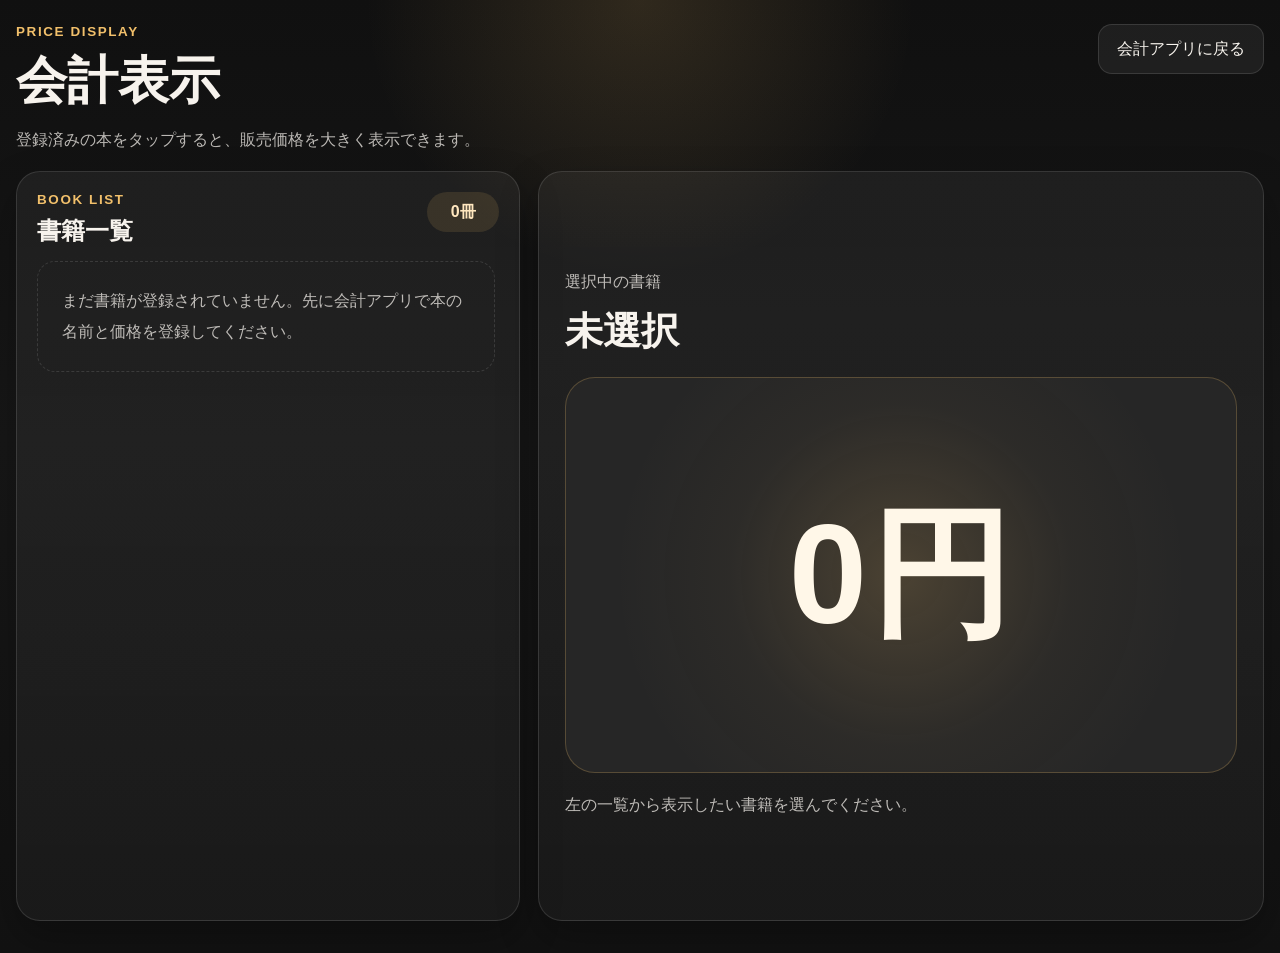
==== price-display.html @ 91dd9f67 "fix_0426" ====
<!DOCTYPE html>
<html lang="ja">
<head>
  <meta charset="UTF-8" />
  <meta name="viewport" content="width=device-width, initial-scale=1.0" />
  <meta name="theme-color" content="#141414" />
  <meta name="description" content="文学フリマ向けの会計表示画面" />
  <title>会計表示 | 文学フリマ 会計アプリ</title>
  <link rel="stylesheet" href="price-display.css" />
</head>
<body>
  <main class="display-shell">
    <header class="display-header">
      <div>
        <p class="eyebrow">Price Display</p>
        <h1>会計表示</h1>
        <p class="header-copy">登録済みの本をタップすると、販売価格を大きく表示できます。</p>
      </div>
      <a class="back-link" href="index.html">会計アプリに戻る</a>
    </header>

    <section class="display-layout">
      <section class="selector-panel">
        <div class="panel-head">
          <div>
            <p class="section-kicker">Book List</p>
            <h2>書籍一覧</h2>
          </div>
          <p id="book-count-label" class="count-chip">0冊</p>
        </div>
        <div id="book-button-list" class="book-button-list"></div>
      </section>

      <section class="price-panel">
        <p class="price-label">選択中の書籍</p>
        <h2 id="selected-title" class="selected-title">未選択</h2>
        <div class="price-box">
          <span id="selected-price" class="selected-price">0円</span>
        </div>
        <p id="price-note" class="price-note">左の一覧から表示したい書籍を選んでください。</p>
      </section>
    </section>
  </main>

  <template id="empty-books-template">
    <div class="empty-state">
      まだ書籍が登録されていません。先に会計アプリで本の名前と価格を登録してください。
    </div>
  </template>

  <script src="price-display.js"></script>
</body>
</html>
---- price-display.css ----
:root {
  --bg: #121212;
  --bg-soft: #1d1d1d;
  --panel: #202020;
  --panel-strong: #262626;
  --line: rgba(255, 255, 255, 0.12);
  --text: #f7f3ed;
  --muted: rgba(247, 243, 237, 0.74);
  --accent: #f2c06b;
  --accent-strong: #dfa34b;
  --shadow: 0 18px 40px rgba(0, 0, 0, 0.28);
}

* {
  box-sizing: border-box;
}

body {
  margin: 0;
  min-height: 100vh;
  font-family: "Hiragino Sans", "Yu Gothic", "Meiryo", sans-serif;
  color: var(--text);
  background:
    radial-gradient(circle at top, rgba(242, 192, 107, 0.14), transparent 24%),
    linear-gradient(180deg, #101010, #171717 46%, #121212);
}

button,
a {
  font: inherit;
}

h1,
h2,
p {
  margin: 0;
}

.display-shell {
  width: min(1440px, calc(100% - 32px));
  margin: 0 auto;
  padding: 24px 0 32px;
}

.display-header {
  display: flex;
  justify-content: space-between;
  align-items: flex-start;
  gap: 18px;
  margin-bottom: 18px;
}

.eyebrow,
.section-kicker {
  margin: 0 0 8px;
  color: var(--accent);
  font-size: 0.84rem;
  font-weight: 700;
  letter-spacing: 0.12em;
  text-transform: uppercase;
}

h1 {
  font-size: clamp(2rem, 4vw, 3.5rem);
}

.header-copy {
  margin-top: 10px;
  color: var(--muted);
  line-height: 1.7;
}

.back-link {
  display: inline-flex;
  align-items: center;
  justify-content: center;
  min-height: 50px;
  padding: 12px 18px;
  border-radius: 14px;
  border: 1px solid var(--line);
  background: rgba(255, 255, 255, 0.06);
  color: var(--text);
  text-decoration: none;
  white-space: nowrap;
}

.display-layout {
  display: grid;
  grid-template-columns: minmax(320px, 0.82fr) minmax(0, 1.18fr);
  gap: 18px;
}

.selector-panel,
.price-panel {
  border: 1px solid var(--line);
  border-radius: 24px;
  background: linear-gradient(180deg, rgba(255, 255, 255, 0.05), rgba(255, 255, 255, 0.03));
  box-shadow: var(--shadow);
}

.selector-panel {
  padding: 20px;
}

.panel-head {
  display: flex;
  justify-content: space-between;
  align-items: flex-start;
  gap: 12px;
  margin-bottom: 14px;
}

.panel-head h2 {
  font-size: 1.5rem;
}

.count-chip {
  display: inline-flex;
  align-items: center;
  justify-content: center;
  min-width: 72px;
  min-height: 40px;
  padding: 8px 12px;
  border-radius: 999px;
  background: rgba(242, 192, 107, 0.12);
  color: #ffe7bf;
  font-weight: 700;
}

.book-button-list {
  display: grid;
  gap: 12px;
  max-height: calc(100vh - 220px);
  overflow: auto;
  padding-right: 4px;
}

.book-select-button {
  width: 100%;
  padding: 18px;
  border: 1px solid var(--line);
  border-radius: 18px;
  background: var(--panel);
  color: var(--text);
  text-align: left;
  cursor: pointer;
  transition: transform 0.15s ease, background-color 0.15s ease, border-color 0.15s ease, box-shadow 0.15s ease;
}

.book-select-button:hover {
  transform: translateY(-1px);
}

.book-select-button.is-active {
  background: linear-gradient(135deg, rgba(242, 192, 107, 0.2), rgba(223, 163, 75, 0.12));
  border-color: rgba(242, 192, 107, 0.46);
  box-shadow: 0 0 0 1px rgba(242, 192, 107, 0.18) inset;
}

.button-title {
  display: -webkit-box;
  -webkit-box-orient: vertical;
  -webkit-line-clamp: 2;
  overflow: hidden;
  min-height: 3.2em;
  font-size: 1.08rem;
  font-weight: 700;
  line-height: 1.6;
}

.button-meta {
  display: block;
  margin-top: 8px;
  color: var(--muted);
  font-size: 0.95rem;
}

.price-panel {
  display: grid;
  align-content: center;
  min-height: calc(100vh - 150px);
  padding: 26px;
}

.price-label {
  color: var(--muted);
  font-size: 1rem;
}

.selected-title {
  margin-top: 10px;
  font-size: clamp(1.9rem, 3vw, 2.9rem);
  line-height: 1.45;
}

.price-box {
  display: grid;
  place-items: center;
  margin-top: 18px;
  min-height: 44vh;
  padding: 24px;
  border: 1px solid rgba(242, 192, 107, 0.24);
  border-radius: 30px;
  background:
    radial-gradient(circle at center, rgba(242, 192, 107, 0.18), rgba(242, 192, 107, 0.03) 44%, transparent 74%),
    var(--panel-strong);
}

.selected-price {
  font-size: clamp(5rem, 11vw, 9.5rem);
  font-weight: 800;
  line-height: 1;
  letter-spacing: 0.02em;
  color: #fff7e8;
}

.price-note {
  margin-top: 18px;
  color: var(--muted);
  font-size: 1rem;
  line-height: 1.8;
}

.empty-state {
  padding: 24px;
  border: 1px dashed var(--line);
  border-radius: 18px;
  color: var(--muted);
  line-height: 1.9;
}

@media (max-width: 1180px) {
  .display-layout {
    grid-template-columns: 1fr;
  }

  .book-button-list {
    max-height: none;
  }

  .price-panel {
    min-height: auto;
  }

  .price-box {
    min-height: 34vh;
  }
}

@media (max-width: 820px) {
  .display-shell {
    width: min(100% - 20px, 1440px);
    padding: 16px 0 24px;
  }

  .display-header {
    display: grid;
    grid-template-columns: 1fr;
  }

  .back-link {
    width: 100%;
  }

  .selector-panel,
  .price-panel {
    padding: 18px;
    border-radius: 20px;
  }
}

@media (max-width: 640px) {
  .panel-head {
    display: grid;
    grid-template-columns: 1fr;
  }

  .count-chip {
    justify-self: start;
  }

  .selected-title {
    font-size: 1.55rem;
  }

  .selected-price {
    font-size: clamp(3.8rem, 18vw, 6rem);
  }

  .price-box {
    min-height: 30vh;
  }
}
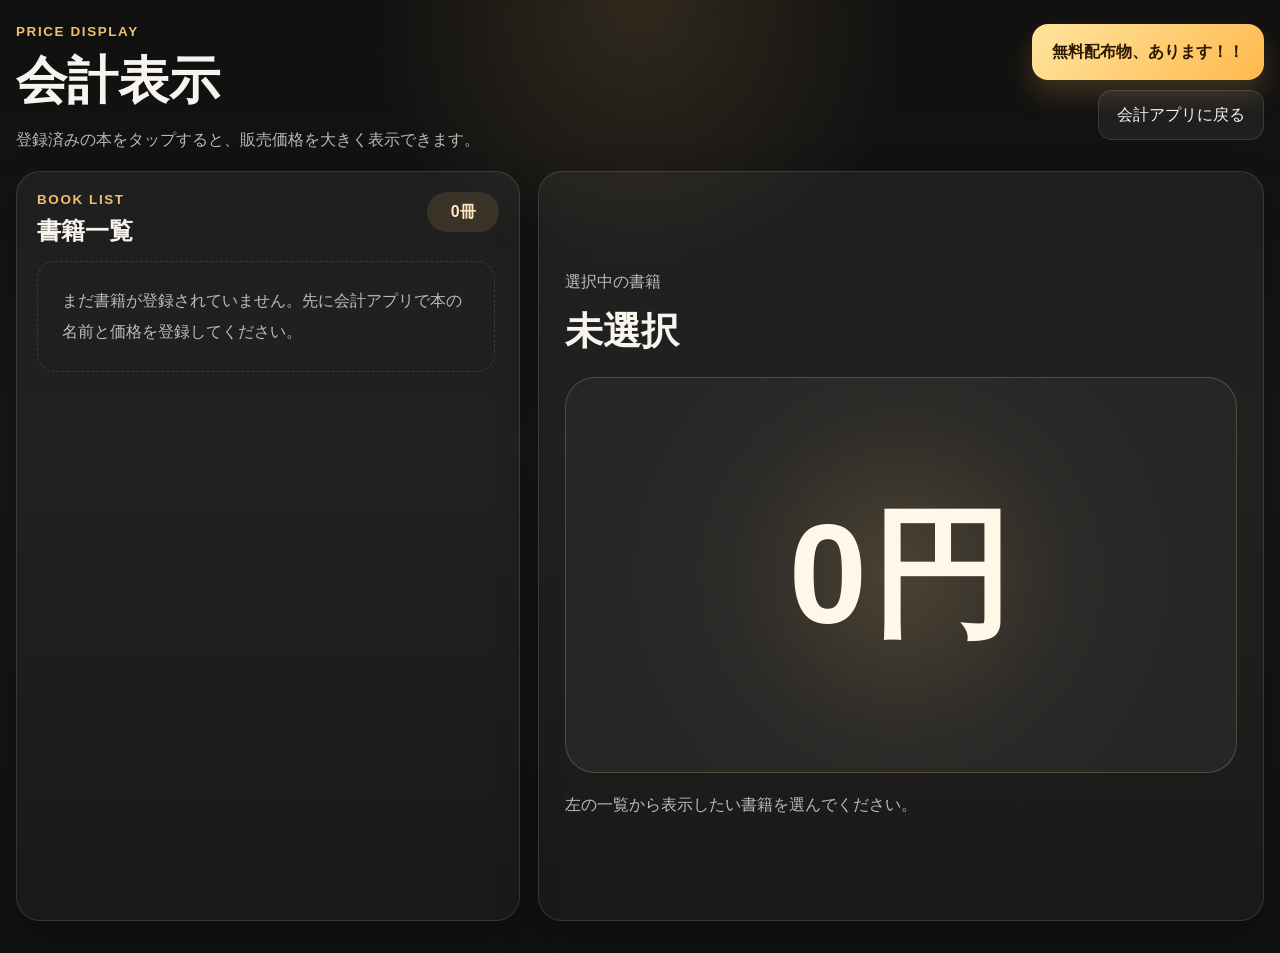
==== commit 158155bc: "add freebie-display.html" ====
--- a/price-display.html
+++ b/price-display.html
@@ -9,14 +9,17 @@
   <link rel="stylesheet" href="price-display.css" />
 </head>
 <body>
-  <main class="display-shell">
+  <main id="display-shell" class="display-shell">
     <header class="display-header">
       <div>
         <p class="eyebrow">Price Display</p>
         <h1>会計表示</h1>
         <p class="header-copy">登録済みの本をタップすると、販売価格を大きく表示できます。</p>
       </div>
-      <a class="back-link" href="index.html">会計アプリに戻る</a>
+      <div class="display-actions">
+        <a class="notice-link" href="freebie-display.html">無料配布物、あります！！</a>
+        <a class="back-link" href="index.html">会計アプリに戻る</a>
+      </div>
     </header>
 
     <section class="display-layout">
@@ -32,7 +35,10 @@
       </section>
 
       <section class="price-panel">
-        <p class="price-label">選択中の書籍</p>
+        <div class="price-panel-top">
+          <p class="price-label">選択中の書籍</p>
+          <button id="back-to-list" class="list-back-button" type="button" hidden>書籍一覧に戻る</button>
+        </div>
         <h2 id="selected-title" class="selected-title">未選択</h2>
         <div class="price-box">
           <span id="selected-price" class="selected-price">0円</span>
--- a/price-display.css
+++ b/price-display.css
@@ -48,6 +48,12 @@
   align-items: flex-start;
   gap: 18px;
   margin-bottom: 18px;
+}
+
+.display-actions {
+  display: grid;
+  gap: 10px;
+  justify-items: end;
 }
 
 .eyebrow,
@@ -84,6 +90,21 @@
   white-space: nowrap;
 }
 
+.notice-link {
+  display: inline-flex;
+  align-items: center;
+  justify-content: center;
+  min-height: 56px;
+  padding: 14px 20px;
+  border-radius: 16px;
+  background: linear-gradient(135deg, #ffe59e, #ffb84d);
+  color: #2a1800;
+  font-weight: 800;
+  text-decoration: none;
+  text-align: center;
+  box-shadow: 0 14px 28px rgba(255, 184, 77, 0.2);
+}
+
 .display-layout {
   display: grid;
   grid-template-columns: minmax(320px, 0.82fr) minmax(0, 1.18fr);
@@ -182,9 +203,26 @@
   padding: 26px;
 }
 
+.price-panel-top {
+  display: flex;
+  justify-content: space-between;
+  align-items: center;
+  gap: 12px;
+}
+
 .price-label {
   color: var(--muted);
   font-size: 1rem;
+}
+
+.list-back-button {
+  min-height: 44px;
+  padding: 10px 16px;
+  border: 1px solid var(--line);
+  border-radius: 999px;
+  background: rgba(255, 255, 255, 0.08);
+  color: var(--text);
+  cursor: pointer;
 }
 
 .selected-title {
@@ -221,6 +259,38 @@
   line-height: 1.8;
 }
 
+.display-shell.focus-mode .display-header {
+  margin-bottom: 12px;
+}
+
+.display-shell.focus-mode .header-copy,
+.display-shell.focus-mode .back-link,
+.display-shell.focus-mode .selector-panel {
+  display: none;
+}
+
+.display-shell.focus-mode .display-layout {
+  grid-template-columns: 1fr;
+}
+
+.display-shell.focus-mode .price-panel {
+  min-height: calc(100vh - 120px);
+  padding: 28px;
+}
+
+.display-shell.focus-mode .selected-title {
+  font-size: clamp(2.4rem, 4vw, 4rem);
+}
+
+.display-shell.focus-mode .price-box {
+  min-height: 58vh;
+  margin-top: 24px;
+}
+
+.display-shell.focus-mode .selected-price {
+  font-size: clamp(6rem, 18vw, 12rem);
+}
+
 .empty-state {
   padding: 24px;
   border: 1px dashed var(--line);
@@ -245,6 +315,14 @@
   .price-box {
     min-height: 34vh;
   }
+
+  .display-shell.focus-mode .price-panel {
+    min-height: calc(100vh - 110px);
+  }
+
+  .display-shell.focus-mode .price-box {
+    min-height: 50vh;
+  }
 }
 
 @media (max-width: 820px) {
@@ -258,7 +336,15 @@
     grid-template-columns: 1fr;
   }
 
+  .display-actions {
+    justify-items: stretch;
+  }
+
   .back-link {
+    width: 100%;
+  }
+
+  .notice-link {
     width: 100%;
   }
 
@@ -290,4 +376,21 @@
   .price-box {
     min-height: 30vh;
   }
-}
+
+  .price-panel-top {
+    display: grid;
+    grid-template-columns: 1fr;
+  }
+
+  .list-back-button {
+    width: 100%;
+  }
+
+  .display-shell.focus-mode .selected-title {
+    font-size: 1.9rem;
+  }
+
+  .display-shell.focus-mode .selected-price {
+    font-size: clamp(4.8rem, 20vw, 7rem);
+  }
+}
